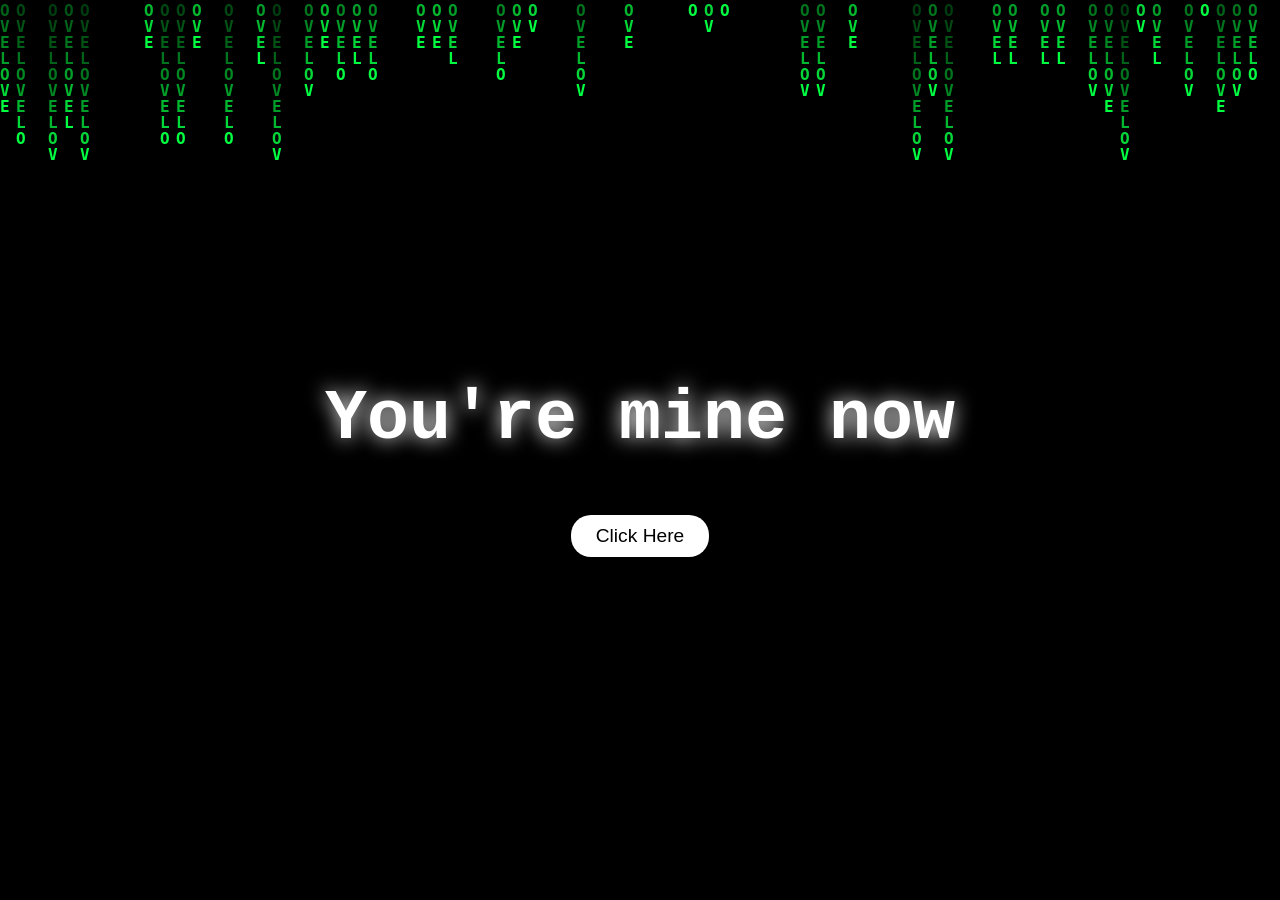
==== love.html @ 23caf81d "Add files via upload" ====
<!DOCTYPE html>
<html lang="id">
<head>
    <meta charset="UTF-8">
    <meta name="viewport" content="width=device-width, initial-scale=1.0">
    <title>Now You Are My Girlfriend</title>
    <link rel="stylesheet" href="style.css">
</head>
<body>
    <canvas id="matrixCanvas"></canvas>
    
    <div id="heartTextContainer" class="hidden">
        <pre class="glow-text heart-text">

        </pre>
    </div>

    <div class="container fade-in" id="mainContent">
        <h1 class="glow-text">You're mine now</h1>
        <button class="click-here" onclick="location.href='flower.html'">Click Here</button>
    </div>

    <script src="matrix.js"></script>
</body>
</html>
---- style.css ----
body {
    margin: 0;
    padding: 0;
    overflow: hidden;
    background-color: black;
    font-family: 'Arial', sans-serif;
    display: flex;
    justify-content: center;
    align-items: center;
    height: 100vh;
}

canvas {
    position: fixed;
    top: 0;
    left: 0;
    z-index: 1;
}

.container {
    position: relative;
    z-index: 10;
    text-align: center;
}

.glow-text {
    color: white;
  font-family: 'Courier New', Courier, monospace;
  font-size: 70px;
  text-shadow: 0px 0px 20px white;
}

button {
    padding: 10px 25px;
    font-size: 1.2rem;
    border-radius: 20px;
    border: none;
    cursor: pointer;
    margin: 10px;
    transition: 0.3s;
}

#yesBtn, .click-here {
    background-color: white;
    color: black;
}

#noBtn {
    background-color: white;
    color: black;
    position: relative;
}

#heartTextContainer {
    position: fixed;
    top: 50%;
    left: 50%;
    transform: translate(-50%, -50%);
    z-index: 5;
    text-align: center;
    transition: opacity 1s ease-in-out;
}

.hidden {
    opacity: 0;
    pointer-events: none;
}

.container {
    position: relative;
    z-index: 100;
}
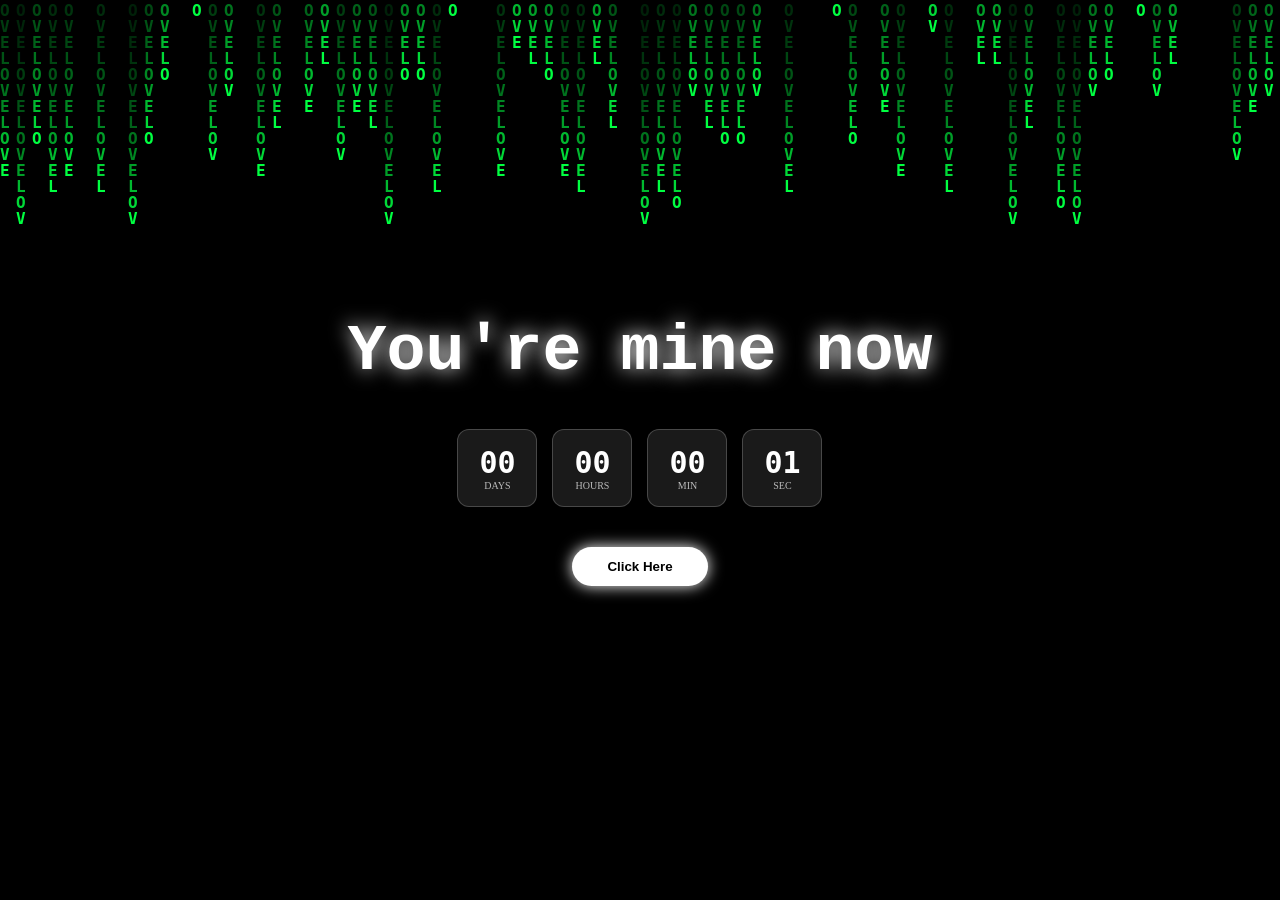
==== commit f35aeca4: "Revise love.html structure and add timer functionality" ====
--- a/love.html
+++ b/love.html
@@ -3,23 +3,55 @@
 <head>
     <meta charset="UTF-8">
     <meta name="viewport" content="width=device-width, initial-scale=1.0">
-    <title>Now You Are My Girlfriend</title>
-    <link rel="stylesheet" href="style.css">
+    <title>You Are Mine</title>
+    <link rel="stylesheet" href="love.css">
 </head>
 <body>
     <canvas id="matrixCanvas"></canvas>
     
-    <div id="heartTextContainer" class="hidden">
-        <pre class="glow-text heart-text">
-
-        </pre>
-    </div>
-
-    <div class="container fade-in" id="mainContent">
-        <h1 class="glow-text">You're mine now</h1>
-        <button class="click-here" onclick="location.href='flower.html'">Click Here</button>
+    <div class="main-wrapper">
+        <div class="container">
+            <h1 class="glow-text">You're mine now</h1>
+            <div id="timer" class="timer-container">
+                <div class="time-box"><span id="days">00</span><label>Days</label></div>
+                <div class="time-box"><span id="hours">00</span><label>Hours</label></div>
+                <div class="time-box"><span id="minutes">00</span><label>Min</label></div>
+                <div class="time-box"><span id="seconds">00</span><label>Sec</label></div>
+            </div>
+            <button class="click-here" onclick="location.href='flower.html'">Click Here</button>
+        </div>
     </div>
 
     <script src="matrix.js"></script>
+    <script>
+        function startTimer() {
+            let start = localStorage.getItem('anniversaryDate');
+            if (!start) {
+                start = new Date().getTime();
+                localStorage.setItem('anniversaryDate', start);
+            }
+
+            const startTime = parseInt(start);
+
+            function update() {
+                const now = new Date().getTime();
+                const diff = now - startTime;
+
+                const d = Math.floor(diff / (1000 * 60 * 60 * 24));
+                const h = Math.floor((diff % (1000 * 60 * 60 * 24)) / (1000 * 60 * 60));
+                const m = Math.floor((diff % (1000 * 60 * 60)) / (1000 * 60));
+                const s = Math.floor((diff % (1000 * 60)) / 1000);
+
+                document.getElementById('days').innerText = String(d).padStart(2, '0');
+                document.getElementById('hours').innerText = String(h).padStart(2, '0');
+                document.getElementById('minutes').innerText = String(m).padStart(2, '0');
+                document.getElementById('seconds').innerText = String(s).padStart(2, '0');
+            }
+
+            setInterval(update, 1000);
+            update(); // Jalankan sekali di awal
+        }
+        window.onload = startTimer;
+    </script>
 </body>
-</html>+</html>
--- a/love.css
+++ b/love.css
@@ -0,0 +1,68 @@
+* { margin: 0; padding: 0; box-sizing: border-box; }
+body, html { width: 100%; height: 100%; background-color: black; overflow: hidden; }
+
+.main-wrapper {
+    display: flex;
+    justify-content: center;
+    align-items: center;
+    width: 100%;
+    height: 100vh;
+    position: relative;
+    z-index: 10;
+}
+
+canvas { position: fixed; top: 0; left: 0; z-index: 1; }
+
+.container {
+    text-align: center;
+    display: flex;
+    flex-direction: column;
+    align-items: center;
+    color: white;
+}
+
+.glow-text {
+    font-family: 'Courier New', Courier, monospace;
+    font-size: clamp(30px, 7vw, 65px);
+    text-shadow: 0px 0px 20px white;
+    margin-bottom: 40px;
+}
+
+.timer-container {
+    display: flex;
+    gap: 15px;
+    margin-bottom: 40px;
+}
+
+.time-box {
+    background: rgba(255, 255, 255, 0.1);
+    backdrop-filter: blur(10px);
+    padding: 15px;
+    border-radius: 12px;
+    border: 1px solid rgba(255, 255, 255, 0.2);
+    min-width: 80px;
+}
+
+.time-box span {
+    display: block;
+    font-size: 30px;
+    font-weight: bold;
+    font-family: monospace;
+}
+
+.time-box label {
+    display: block;
+    font-size: 10px;
+    text-transform: uppercase;
+    opacity: 0.7;
+}
+
+.click-here {
+    padding: 12px 35px;
+    border-radius: 25px;
+    border: none;
+    background: white;
+    font-weight: bold;
+    cursor: pointer;
+    box-shadow: 0 0 15px white;
+}
